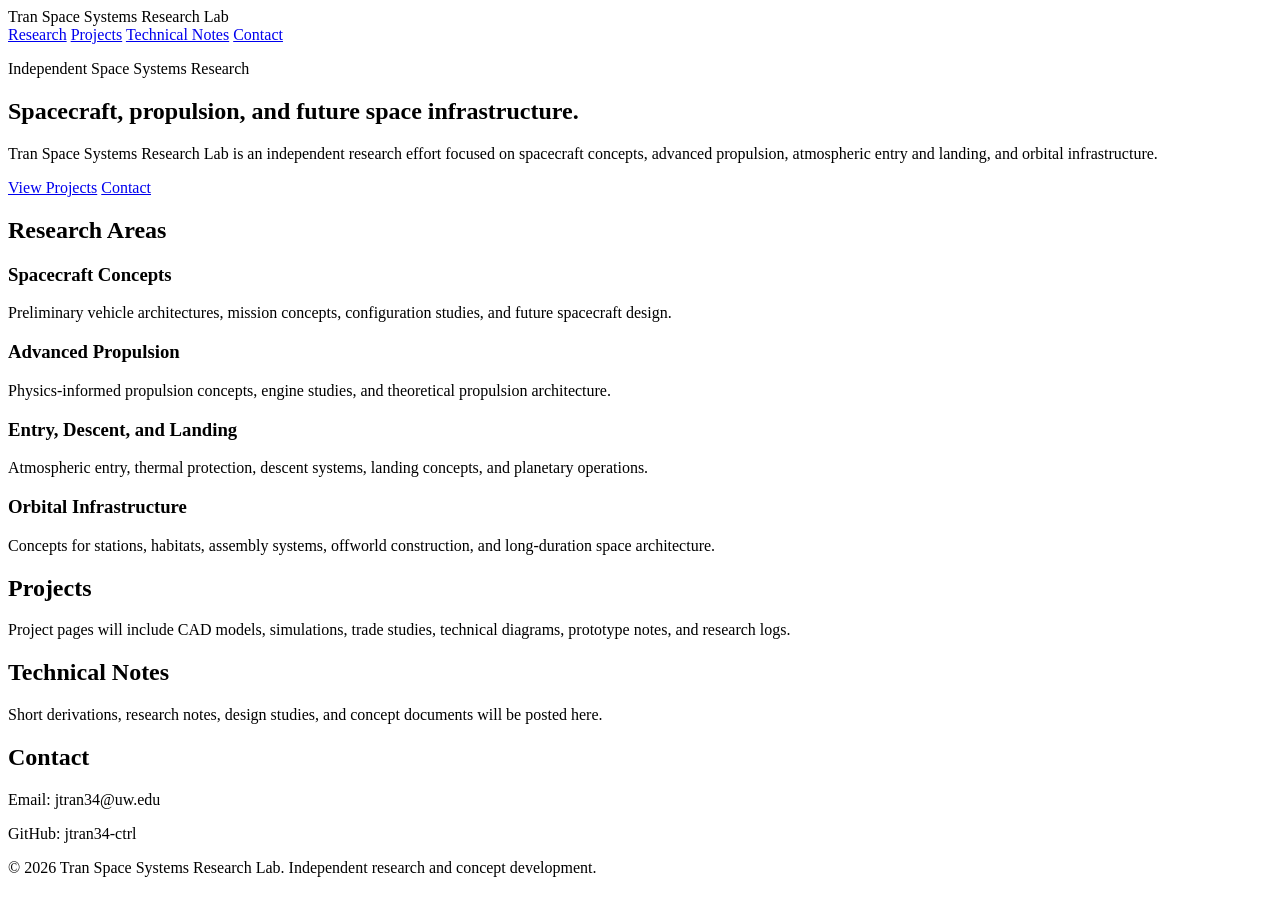
==== index.html @ 94df2e13 "Add initial HTML structure for the website" ====
<!DOCTYPE html>
<html lang="en">
<head>
  <meta charset="UTF-8" />
  <meta name="viewport" content="width=device-width, initial-scale=1.0" />
  <title>Tran Space Systems Research Lab</title>
  <link rel="stylesheet" href="style.css" />
</head>
<body>
  <header class="nav">
    <div class="logo">Tran Space Systems Research Lab</div>
    <nav>
      <a href="#research">Research</a>
      <a href="#projects">Projects</a>
      <a href="#notes">Technical Notes</a>
      <a href="#contact">Contact</a>
    </nav>
  </header>

  <main>
    <section class="hero">
      <p class="eyebrow">Independent Space Systems Research</p>
      <h1>Spacecraft, propulsion, and future space infrastructure.</h1>
      <p class="subtitle">
        Tran Space Systems Research Lab is an independent research effort focused on
        spacecraft concepts, advanced propulsion, atmospheric entry and landing, and
        orbital infrastructure.
      </p>
      <div class="buttons">
        <a class="button" href="#projects">View Projects</a>
        <a class="button secondary" href="#contact">Contact</a>
      </div>
    </section>

    <section id="research" class="section">
      <h2>Research Areas</h2>
      <div class="grid">
        <div class="card">
          <h3>Spacecraft Concepts</h3>
          <p>
            Preliminary vehicle architectures, mission concepts, configuration studies,
            and future spacecraft design.
          </p>
        </div>

        <div class="card">
          <h3>Advanced Propulsion</h3>
          <p>
            Physics-informed propulsion concepts, engine studies, and theoretical
            propulsion architecture.
          </p>
        </div>

        <div class="card">
          <h3>Entry, Descent, and Landing</h3>
          <p>
            Atmospheric entry, thermal protection, descent systems, landing concepts,
            and planetary operations.
          </p>
        </div>

        <div class="card">
          <h3>Orbital Infrastructure</h3>
          <p>
            Concepts for stations, habitats, assembly systems, offworld construction,
            and long-duration space architecture.
          </p>
        </div>
      </div>
    </section>

    <section id="projects" class="section">
      <h2>Projects</h2>
      <p>
        Project pages will include CAD models, simulations, trade studies, technical
        diagrams, prototype notes, and research logs.
      </p>
    </section>

    <section id="notes" class="section">
      <h2>Technical Notes</h2>
      <p>
        Short derivations, research notes, design studies, and concept documents will
        be posted here.
      </p>
    </section>

    <section id="contact" class="section">
      <h2>Contact</h2>
      <p>Email: jtran34@uw.edu</p>
      <p>GitHub: jtran34-ctrl</p>
    </section>
  </main>

  <footer>
    <p>© 2026 Tran Space Systems Research Lab. Independent research and concept development.</p>
  </footer>
</body>
</html>
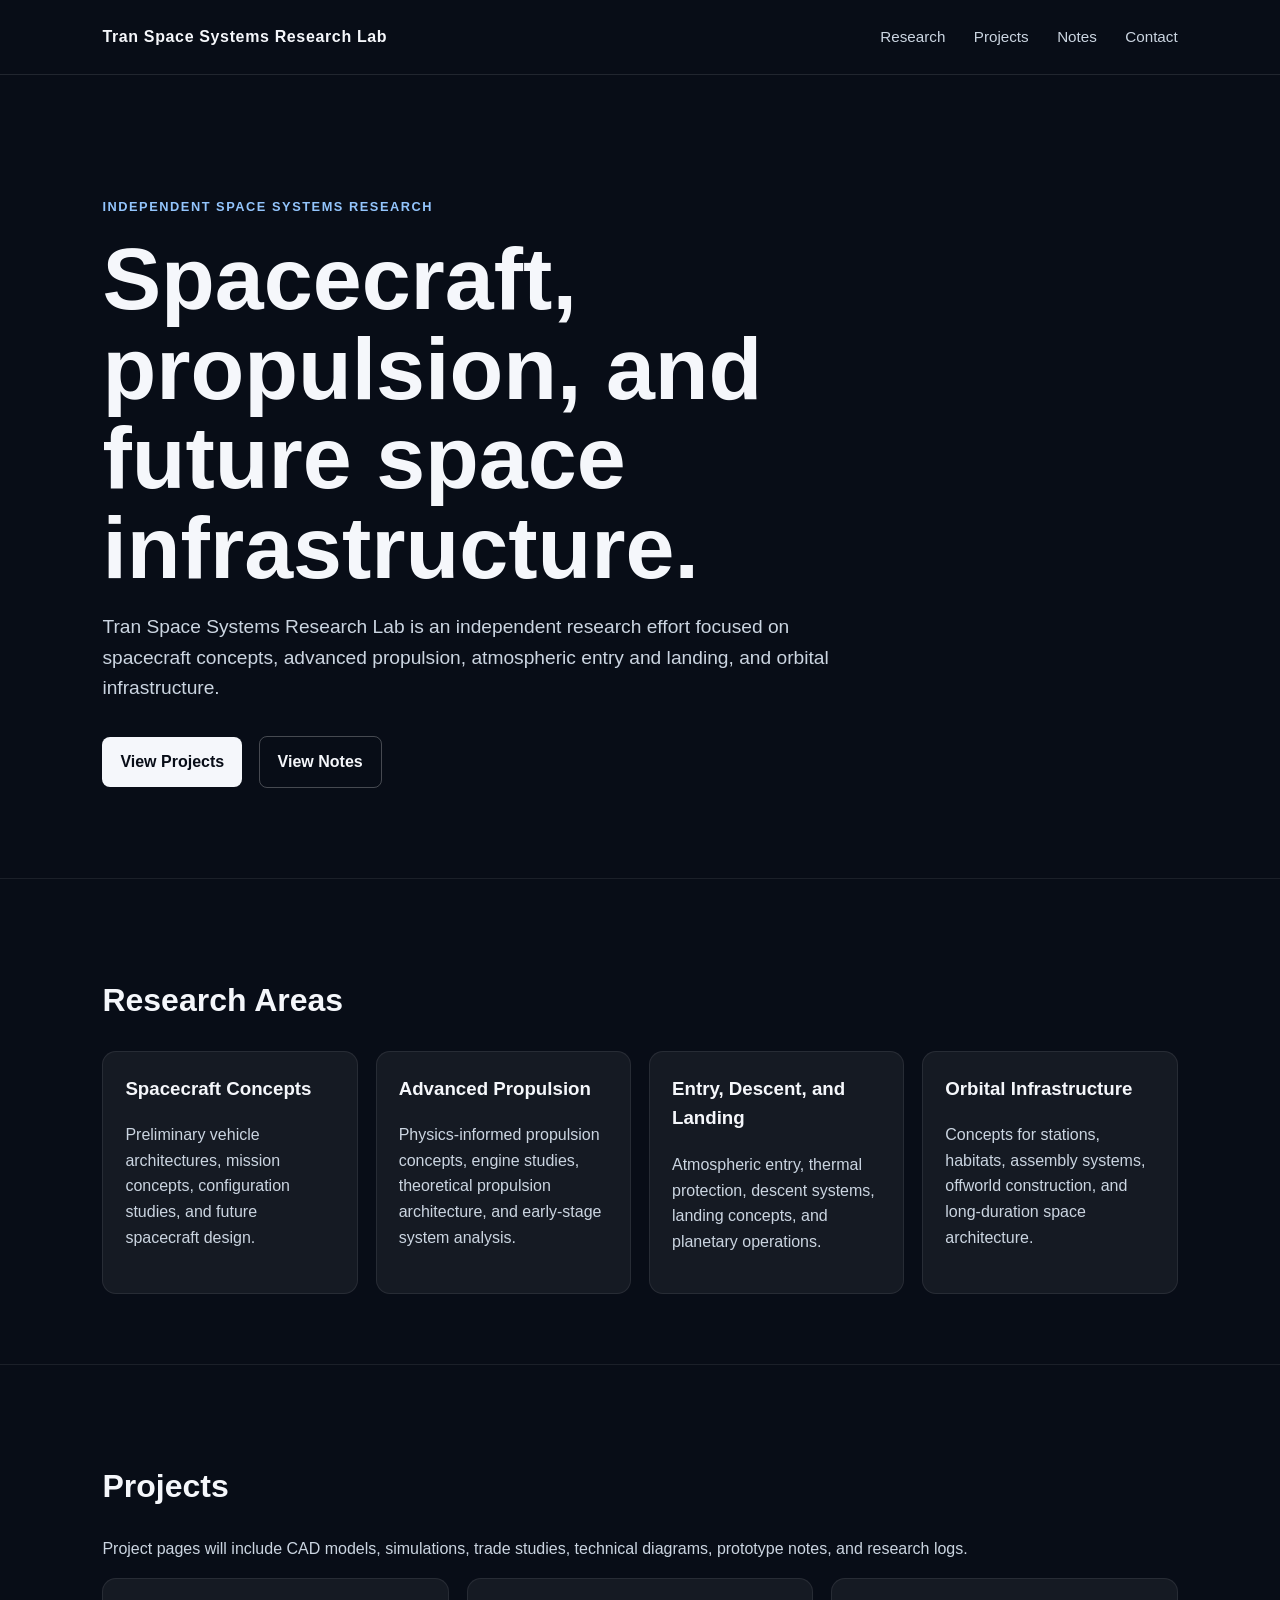
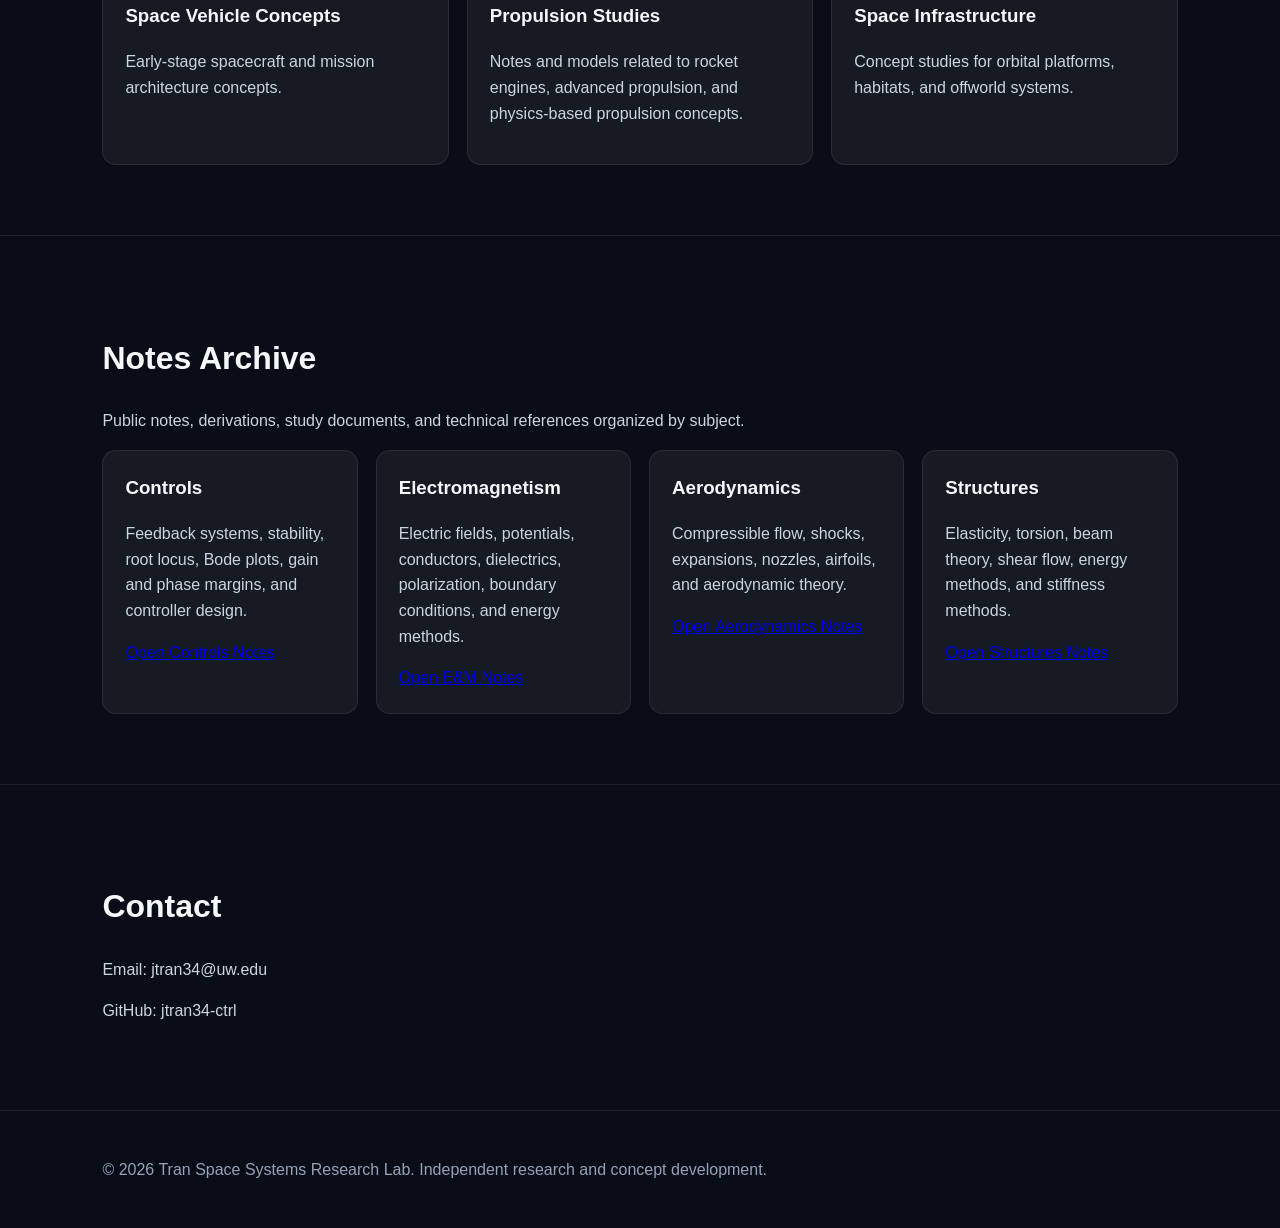
==== commit cb121c17: "Update navigation links and improve content structure" ====
--- a/index.html
+++ b/index.html
@@ -6,13 +6,15 @@
   <title>Tran Space Systems Research Lab</title>
   <link rel="stylesheet" href="style.css" />
 </head>
+
 <body>
   <header class="nav">
     <div class="logo">Tran Space Systems Research Lab</div>
+
     <nav>
       <a href="#research">Research</a>
       <a href="#projects">Projects</a>
-      <a href="#notes">Technical Notes</a>
+      <a href="#notes">Notes</a>
       <a href="#contact">Contact</a>
     </nav>
   </header>
@@ -20,20 +22,24 @@
   <main>
     <section class="hero">
       <p class="eyebrow">Independent Space Systems Research</p>
+
       <h1>Spacecraft, propulsion, and future space infrastructure.</h1>
+
       <p class="subtitle">
         Tran Space Systems Research Lab is an independent research effort focused on
-        spacecraft concepts, advanced propulsion, atmospheric entry and landing, and
-        orbital infrastructure.
+        spacecraft concepts, advanced propulsion, atmospheric entry and landing,
+        and orbital infrastructure.
       </p>
+
       <div class="buttons">
         <a class="button" href="#projects">View Projects</a>
-        <a class="button secondary" href="#contact">Contact</a>
+        <a class="button secondary" href="#notes">View Notes</a>
       </div>
     </section>
 
     <section id="research" class="section">
       <h2>Research Areas</h2>
+
       <div class="grid">
         <div class="card">
           <h3>Spacecraft Concepts</h3>
@@ -46,8 +52,8 @@
         <div class="card">
           <h3>Advanced Propulsion</h3>
           <p>
-            Physics-informed propulsion concepts, engine studies, and theoretical
-            propulsion architecture.
+            Physics-informed propulsion concepts, engine studies, theoretical propulsion
+            architecture, and early-stage system analysis.
           </p>
         </div>
 
@@ -71,29 +77,96 @@
 
     <section id="projects" class="section">
       <h2>Projects</h2>
+
       <p>
         Project pages will include CAD models, simulations, trade studies, technical
         diagrams, prototype notes, and research logs.
       </p>
+
+      <div class="grid">
+        <div class="card">
+          <h3>Space Vehicle Concepts</h3>
+          <p>
+            Early-stage spacecraft and mission architecture concepts.
+          </p>
+        </div>
+
+        <div class="card">
+          <h3>Propulsion Studies</h3>
+          <p>
+            Notes and models related to rocket engines, advanced propulsion, and
+            physics-based propulsion concepts.
+          </p>
+        </div>
+
+        <div class="card">
+          <h3>Space Infrastructure</h3>
+          <p>
+            Concept studies for orbital platforms, habitats, and offworld systems.
+          </p>
+        </div>
+      </div>
     </section>
 
     <section id="notes" class="section">
-      <h2>Technical Notes</h2>
+      <h2>Notes Archive</h2>
+
       <p>
-        Short derivations, research notes, design studies, and concept documents will
-        be posted here.
+        Public notes, derivations, study documents, and technical references organized
+        by subject.
       </p>
+
+      <div class="grid">
+        <div class="card">
+          <h3>Controls</h3>
+          <p>
+            Feedback systems, stability, root locus, Bode plots, gain and phase margins,
+            and controller design.
+          </p>
+          <a class="text-link" href="notes/controls/">Open Controls Notes</a>
+        </div>
+
+        <div class="card">
+          <h3>Electromagnetism</h3>
+          <p>
+            Electric fields, potentials, conductors, dielectrics, polarization,
+            boundary conditions, and energy methods.
+          </p>
+          <a class="text-link" href="notes/electromagnetism/">Open E&amp;M Notes</a>
+        </div>
+
+        <div class="card">
+          <h3>Aerodynamics</h3>
+          <p>
+            Compressible flow, shocks, expansions, nozzles, airfoils, and aerodynamic
+            theory.
+          </p>
+          <a class="text-link" href="notes/aerodynamics/">Open Aerodynamics Notes</a>
+        </div>
+
+        <div class="card">
+          <h3>Structures</h3>
+          <p>
+            Elasticity, torsion, beam theory, shear flow, energy methods, and stiffness
+            methods.
+          </p>
+          <a class="text-link" href="notes/structures/">Open Structures Notes</a>
+        </div>
+      </div>
     </section>
 
     <section id="contact" class="section">
       <h2>Contact</h2>
+
       <p>Email: jtran34@uw.edu</p>
       <p>GitHub: jtran34-ctrl</p>
     </section>
   </main>
 
   <footer>
-    <p>© 2026 Tran Space Systems Research Lab. Independent research and concept development.</p>
+    <p>
+      © 2026 Tran Space Systems Research Lab. Independent research and concept development.
+    </p>
   </footer>
 </body>
 </html>
--- a/style.css
+++ b/style.css
@@ -0,0 +1,120 @@
+* {
+  box-sizing: border-box;
+}
+
+body {
+  margin: 0;
+  font-family: Arial, Helvetica, sans-serif;
+  background: #080d17;
+  color: #f5f7fb;
+  line-height: 1.6;
+}
+
+.nav {
+  display: flex;
+  justify-content: space-between;
+  align-items: center;
+  padding: 24px 8%;
+  border-bottom: 1px solid rgba(255, 255, 255, 0.1);
+}
+
+.logo {
+  font-weight: 700;
+  letter-spacing: 0.04em;
+}
+
+nav a {
+  color: #cbd5e1;
+  text-decoration: none;
+  margin-left: 24px;
+  font-size: 0.95rem;
+}
+
+nav a:hover {
+  color: #ffffff;
+}
+
+.hero {
+  padding: 110px 8% 90px;
+  max-width: 1050px;
+}
+
+.eyebrow {
+  color: #93c5fd;
+  text-transform: uppercase;
+  letter-spacing: 0.12em;
+  font-size: 0.8rem;
+  font-weight: 700;
+}
+
+h1 {
+  font-size: clamp(2.5rem, 7vw, 5.5rem);
+  line-height: 1.02;
+  margin: 16px 0;
+  max-width: 900px;
+}
+
+.subtitle {
+  max-width: 780px;
+  color: #cbd5e1;
+  font-size: 1.2rem;
+}
+
+.buttons {
+  margin-top: 32px;
+}
+
+.button {
+  display: inline-block;
+  padding: 12px 18px;
+  background: #f5f7fb;
+  color: #080d17;
+  text-decoration: none;
+  border-radius: 8px;
+  font-weight: 700;
+  margin-right: 12px;
+}
+
+.button.secondary {
+  background: transparent;
+  color: #f5f7fb;
+  border: 1px solid rgba(255, 255, 255, 0.25);
+}
+
+.section {
+  padding: 70px 8%;
+  border-top: 1px solid rgba(255, 255, 255, 0.08);
+}
+
+.section h2 {
+  font-size: 2rem;
+  margin-bottom: 24px;
+}
+
+.grid {
+  display: grid;
+  grid-template-columns: repeat(auto-fit, minmax(240px, 1fr));
+  gap: 18px;
+}
+
+.card {
+  background: rgba(255, 255, 255, 0.055);
+  border: 1px solid rgba(255, 255, 255, 0.08);
+  border-radius: 14px;
+  padding: 22px;
+}
+
+.card h3 {
+  margin-top: 0;
+}
+
+.card p,
+.section p {
+  color: #cbd5e1;
+}
+
+footer {
+  padding: 30px 8%;
+  color: #94a3b8;
+  border-top: 1px solid rgba(255, 255, 255, 0.08);
+}
